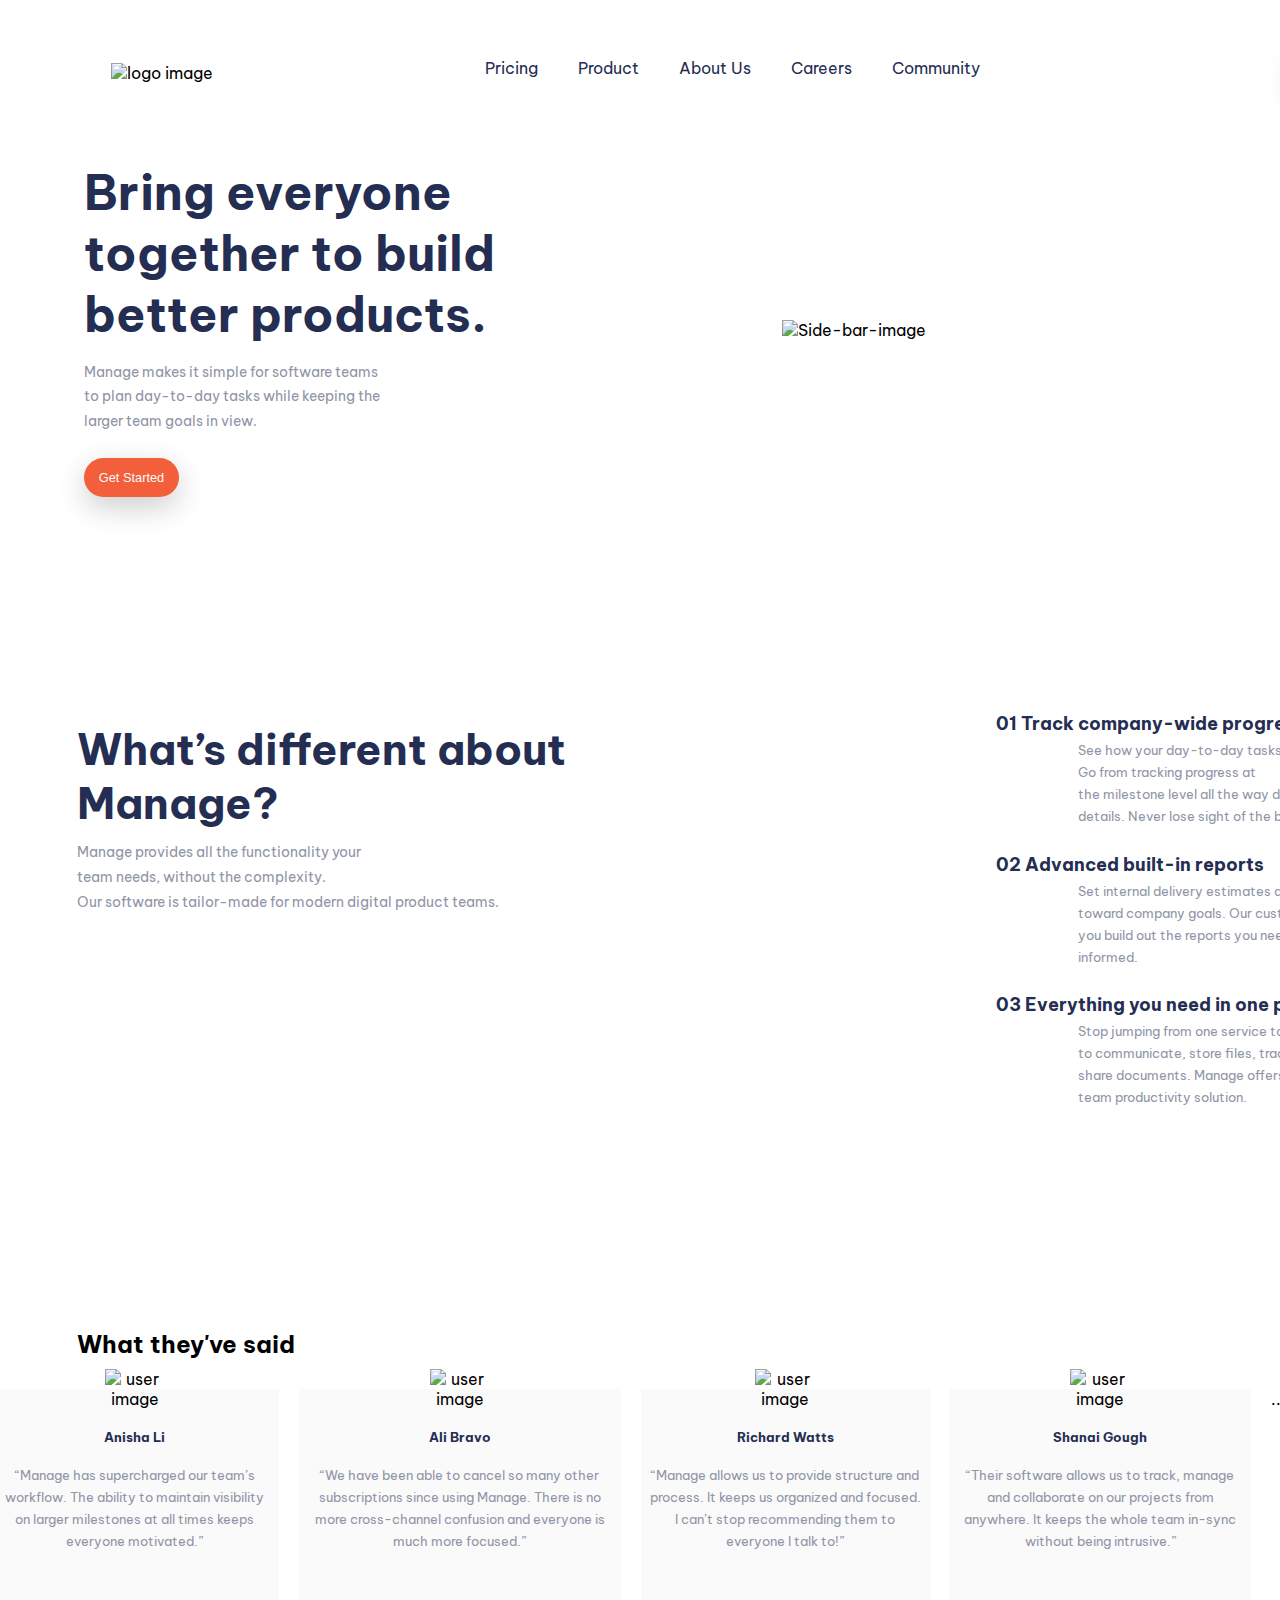
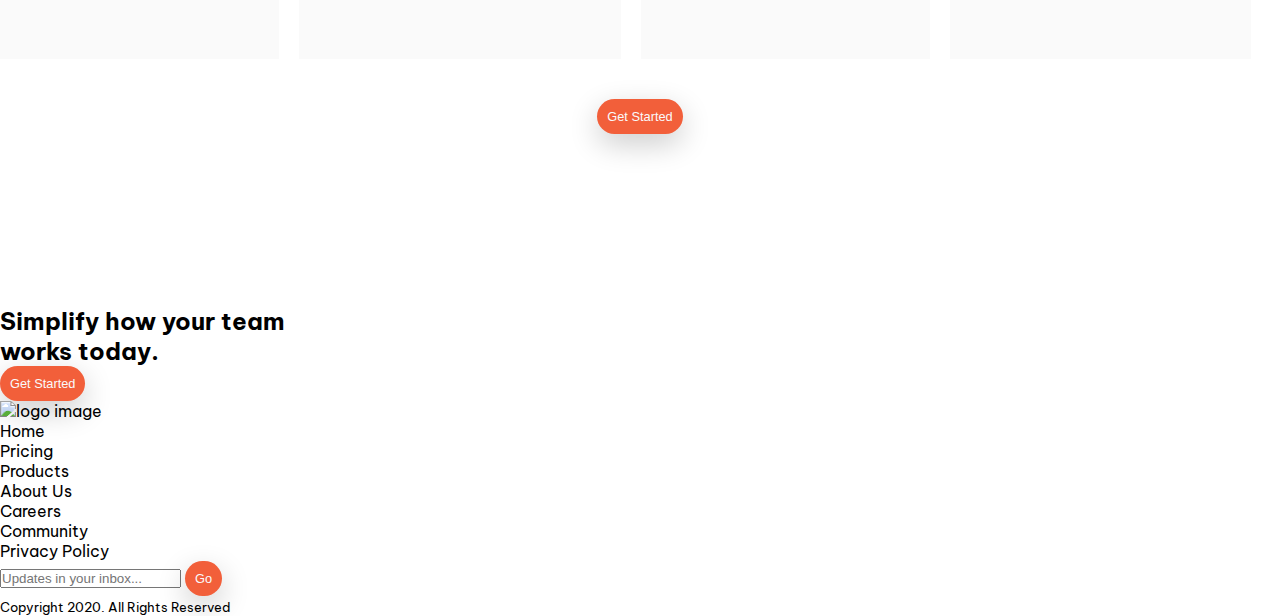
==== index.html @ acb53b24 "Update index.html" ====
<!DOCTYPE html>
<html lang="en">
<head>
    <meta charset="UTF-8">
    <meta name="viewport" content="width=device-width, initial-scale=1.0">
    <!-- displays site properly based on user's device -->
  <link rel="icon" type="image/png" sizes="32x32" href="./images/favicon-32x32.png">
  <title>landing page</title>
  <!-- FONT AWESOME -->
  <link rel="stylesheet" href="https://cdnjs.cloudflare.com/ajax/libs/font-awesome/6.1.2/css/all.min.css" integrity="sha512-1sCRPdkRXhBV2PBLUdRb4tMg1w2YPf37qatUFeS7zlBy7jJI8Lf4VHwWfZZfpXtYSLy85pkm9GaYVYMfw5BC1A==" crossorigin="anonymous" referrerpolicy="no-referrer" />
  <link rel="stylesheet" href="style.css">

</head>
<body>
   <!-- container -->
   <div class="container">   

    <!-- header no1-->
    <header class="header">
      <div class="header__logo flex">
        <figure>
          <img src="images/logo.svg" alt="logo image">
        </figure>
      </div>
      <nav>
        <ul class="navlist">
          <li><a href="#">Pricing</a></li>
          <li><a href="#">Product</a></li>
          <li><a href="#">About Us</a></li>
          <li><a href="#">Careers</a></li>
          <li><a href="#">Community</a></li>
        </ul>
      </nav>
      <button class="header__btn btn">
        Get Started
      </button>
      <div class="hamburger">
        <i class="fa-solid fa-bars"></i>
      </div>
    </header>
    <!--header -->
    
      <!-- main -->
       <main>
         
           <!-- Side-bar no2 -->
           <section class="Side-bar">
              <div class="Side-bar-info">
                <h2>Bring everyone <br>together to build better products.</h2>
                <p>
                  Manage makes it simple for software teams <br>to plan day-to-day 
                  tasks while keeping the <br> larger team goals in view.</p>
                  <button class="Side-bar__btn btn">Get Started</button>
              </div>
              <div class="Side-bar-image">
                <figure>
                  <img src="images/illustration-intro.svg" alt="Side-bar-image">
                </figure>
              </div>
            </section>
       
     <!-- about no3-->
        <section class="about">
          <div class="about__header">
            <h2> What’s different about <br> Manage?</h2>
            <p> Manage provides all the functionality your <br>team needs, without 
              the complexity. <br>Our software is tailor-made for modern digital 
              product teams. </p>
          </div>

          <div class="about__description">
            <article>
              <header>
                <h2><span class="about__counter">01</span>
                  Track company-wide progress
                </h2>
                <p>
                  See how your day-to-day tasks fit into the wider vision. <br> Go from 
                  tracking progress at <br>the milestone level all the way done to the 
                  smallest of <br>details. Never lose sight of the bigger picture again.
                </p>
              </header>
            </article>
<!-- no4 -->
            <article>
              <header>
                <h2><span class="about__counter">02</span>
                   Advanced built-in reports
                </h2>
                <p>          
                  Set internal delivery estimates and track progress <br> toward company 
                  goals. Our customisable dashboard helps <br>you build out the reports 
                  you need to keep key stakeholders <br> informed.
                </p>
              </header>
            </article>
<!-- no5 -->
            <article>
              <header>
                <h2><span class="about__counter">03</span>
                  Everything you need in one place
                </h2>
                <p>          
                  Stop jumping from one service to another <br>to communicate, store files, 
                  track tasks and <br>share documents. Manage offers an all-in-one <br> team 
                  productivity solution.
                </p>
              </header>
            </article>
            </div>
            </section>

        <!-- testimonials no6 -->
       
        <section class="testimonials">
          <div class="testimonials-card">
                  <!-- Slider main container -->
              
                  <div class="testimonials-gallery">
                    <h2 class="test-title"> What they've said</h2>
                    <!-- Additional required wrapper -->
                    <div class="testimonials-gallery-wrapper">
                       <!-- Slides -->
                     <div class="testimonials-gallery-slide"> 
                       <div class="testimonials__card-info">
                        <figure>
                          <img src="images/avatar-anisha.png" alt="user image">
                          <figcaption>
                            <h2>Anisha Li</h2>
                            <p>
                              “Manage has supercharged our team’s workflow. The ability to maintain 
                              visibility on larger milestones at all times keeps everyone motivated.”
                            </p>
                          </figcaption>
                        </figure>
                      </div>
                    </div>
<!-- no7 -->
                    <div class="testimonials-gallery-slide">
                      <div class="testimonials__card-info">
                        <figure>
                          <img src="images/avatar-ali.png" alt="user image">
                          <figcaption>
                            <h2>Ali Bravo</h2>
                            <p>
                              “We have been able to cancel so many other subscriptions since using 
                              Manage. There is no more cross-channel confusion and everyone is much 
                              more focused.”
                            </p>
                          </figcaption>
                        </figure>
                      </div>
                    </div>    
                    <!-- no8 -->
                    <div class="testimonials-gallery-slide">
                      <div class="testimonials__card-info">
                        <figure>
                          <img src="images/avatar-richard.png" alt="user image">
                          <figcaption>
                            <h2> Richard Watts</h2>
                            <p>
                              “Manage allows us to provide structure and process. It keeps us organized and focused. I can’t stop recommending them to everyone I talk to!”
                            </p>
                          </figcaption>
                        </figure>
                      </div>
                    </div>
                <!-- no9 -->  
                    <div class="testimonials-gallery-slide">
                      <div class="testimonials__card-info">
                        <figure>
                          <img src="images/avatar-shanai.png" alt="user image">
                          <figcaption>
                            <h2> Shanai Gough</h2>
                            <p>
                              “Their software allows us to track, manage and collaborate on our projects 
                              from anywhere. It keeps the whole team in-sync without being intrusive.”
                            </p>
                          </figcaption>
                        </figure>
                      </div>
                    </div>
                  
                    ...
                  </div>
                 
                </div>
              </div>
              <div class="testimonial__btn">
                <button class="btn">Get Started</button>
              </div>
        </section>
       <!--testimonials -->

           
       </main> 
       <!--main  -->
      
      <!-- Pre-Footer no10-->
      <aside>
        <section class="Pre-Footer">
          <h2>Simplify how your team <br>works today.</h2>
          <button class="Pre-Footer__btn btn">Get Started</button>
        </section>
      </aside>
        <!--Pre-Footer -->
    <!-- footer  -->
    <footer class="footer">
      <!-- footer one -->
      <div class="footer-one">
        <div class="footer_logo">
          <figure>
            <img src="images/logo.svg" alt="logo image">
          </figure>
        </div>
        <div class="footer__icons">
          <i class="fa-brands fa-square-facebook"></i>
          <i class="fa-brands fa-square-youtube"></i>
          <i class="fa-brands fa-twitter"></i>
          <i class="fa-brands fa-pinterest"></i>
          <i class="fa-brands fa-instagram"></i>
        </div>
      </div>
      <!-- footer one -->

      <!-- footer two no11 -->
      <div class="footer-wrap">
      <div class="footer-two">
          <ul>   
            <li><a href="#">Home</a></li>
            <li><a href="#">Pricing</a></li>
            <li><a href="#">Products</a></li>
            <li><a href="#">About Us</a></li> 
          </ul>
        </div>
      <!--  footer two -->

      <!-- footer three no12 -->         
               <div class="footer-three">
                    <ul>
                        <li><a href="#">Careers</a></li>
                        <li><a href="#">Community</a></li>
                        <li><a href="#">Privacy Policy</a></li>
                    </ul>
                </div>
            </div>
            <!--footer three -->

      <!-- footer four no13-->
      <div class="footer-four">
        <div class="footer__form">
          <form class="form">
            <label for="form-input"></label>
            <input type="text" placeholder="Updates in your inbox..." id="form-input">
            <button type="submit" class="footer__btn btn">Go</button>
          </form>
        </div>
        <div class="footer__copyright">
          <small>Copyright 2020. All Rights Reserved</small>
        </div>
      </div>
        <!--footer four -->
    </footer>
   </div>
   
  

</body>
</html>
---- style.css ----
/* font  */
@import url('https://fonts.googleapis.com/css2?family=Be+Vietnam+Pro:wght@400;500;700&display=swap');

/* reset */
*{
    box-sizing: border-box;
    margin: 0;
    padding: 0;
}

/* Font and Colour */
:root{
    --FF-VIETNAM : 'Be Vietnam Pro', sans-serif;
    --BRIGHT-RED:hsl(12, 88%, 59%);
    --DARK-BLUE:hsl(228, 39%, 23%);
    --DARK-GREYISH-BLUE:hsl(227, 12%, 61%);
    --VERY-DARK-BLUE:hsl(233, 12%, 13%);
    --VERY-PALE-RED:hsl(13, 100%, 96%);
    --VERY-LIGHT-GREY:hsl(0, 0%, 98%);
    --BOX-SHADOW: 0px 10px 30px rgba(0, 0, 0, 0.2);
}
a{
    text-decoration: none;
    color: unset;
}
li{
    list-style: none;
}
input{
    outline: none;
}
img{
    width: 100px;
}
body{
    max-width: 100%;
    margin: 0 auto;
    display: flex;
    justify-content: center;
    overflow-x: hidden;
}
.flex{
    display: flex;
    align-items: center;
    justify-content: center;
}
.container{
    width: 100%;
    font-family: var(--FF-VIETNAM);
    /* padding: 0px 40px; */
}
.none{
    display: none;
}
.btn{
    padding: 10px;
    background: var(--BRIGHT-RED);
    border: none;
    color: var(--VERY-LIGHT-GREY);
    border-radius: 20px;
    font-size: .8rem;
    box-shadow: var(--BOX-SHADOW);
    cursor: pointer;
    transition: all .3s ease;
}
.btn:hover{
    opacity: 0.8;
}



/* header */
.header{
    display: flex;
    align-items: center;
    justify-content: space-around;
    position: absolute;
    width: 100%;
    max-width: 1300px;
    top: 0;
    height: 15vh;
     /* background: white;  */
     background-size: 20px;
    

    z-index: 100;
}
.header .header__logo{
    width: 140px;
    height: 100px;
    
}
.header .header__logo img{
    max-width: 100%;
    object-fit: cover;
    width: 150px;
    position: relative;
    top: 5px;
   
}
.header .navlist{
    display: flex;
    justify-content: space-evenly;
    align-items: center;
    gap: 40px;
    font-size: .9.7rem;
    position: relative;
    left: 70px;
}
.header ul li{
    transition: all .3s ease;
    color: var(--DARK-BLUE);
}
.header ul li:hover{
    opacity: .5;
}
.header .header__btn{
    padding: 10px;
    background: var(--BRIGHT-RED);
    border: none;
    color: var(--VERY-LIGHT-GREY);
    border-radius: 20px;
    font-size: .8rem;
    box-shadow: var(--BOX-SHADOW);
    position: relative;
    left: 200px;
    padding: 12px 15px;
    margin-top: 10px;
}
.hamburger{
    display: none;
}
.hamburger > i{
    font-size: 1.2rem;
    font-weight: 900;
    cursor: pointer;
    z-index: 1000;
}



/* media queries */
@media screen and (max-width: 800px){
    .header__btn{
        display: none;
    }
    .header .navlist{
        flex-direction: column;
        position: absolute;
        background: var(--VERY-LIGHT-GREY);
        width: 330px;
        padding: 20px 0px;
        top: 180px;
        left: 200px;
        height: 40vh;
        left: -1000px;
        opacity: 0;
        transition: all .3s ease;
        z-index: 2000;
    }
    .header .navlist.active{
        opacity: 1;
        left: 200px;
    }
 .hamburger{
        display: flex;
    }
}
@media screen and (max-width: 540px){
    .header .navlist.active{
         left: 50%;
          top: 260%;
          transform: translate(-50%, -50%);
    } 
}


/* /header media queries / */
/* main */

/* Side-bar */
main{
    background: url(images/bg-tablet-pattern.svg) top right / 700px 750px no-repeat, 
    url(images/bg-tablet-pattern\ 2.svg) top left / 620px 700px  no-repeat ;
    padding : 18vh 6vw;
    background-position: 119% -20%, -40% 85% ;  

}
main .Side-bar{
    display: grid;
    grid-template-columns: 1fr 1fr;
    place-items: center;
    gap: 20px;
    
}
main .Side-bar-info {
    padding: 0px 7px;
    color: var(--DARK-BLUE);
}
main .Side-bar-info h2{
    font-size: 8em;
    
    

}

main .Side-bar-info p{
    font-size: .9rem;
    margin: 15px 0px;
    color: var(--DARK-GREYISH-BLUE);
    line-height: 1.7;
   
}


main .Side-bar-info .Side-bar__btn{
    padding: 12px 15px;
    margin-top: 10px;
}
main .Side-bar-image{
    width: 450px;
    position: relative;
    left: 80px;
}
main .Side-bar-image img{
    width: 100%;
    object-fit: cover;
    
}

/* media queries */
@media screen and (max-width: 820px){
    main .Side-bar{
        grid-template-columns: 1fr;
    }
    main .Side-bar-info {
        order: 2;
        text-align: center;
    }
    main .Side-bar-image{
        order: 1;
        width: 100%;
        position: relative;
        left: -10px;

    }
    main .Side-bar-info h2{
        font-size: 2.4rem;
    }
    main .Side-bar-info p{
        font-size: 1rem ;
    }
}
    
@media screen and (max-width: 500px){
    main .Side-bar-info h2{
        font-size: 1.3rem;
        padding: 0;
    }

    main{
        background: url(images/bg-tablet-pattern.svg) top right / 500px  no-repeat,
        url(images/bg-tablet-pattern\ 2.svg) top right/ 400px  no-repeat ;
        padding : 18vh 6vw;
            background-position: -300% -2%, 350% 22% ;
    }
    
    main .Side-bar-image{
        order: 1;
        width: 90%;
        position: relative;
        left: -10px;
    }

    
}
main .Side-bar-info h2{
    font-size: 3rem;
}

@media screen and (max-width: 375px){
    main .Side-bar-image{
        order: 1;
        width: 90%;
        position: relative;
        left: 35px;
    }    

    main{
        background: url(images/bg-tablet-pattern.svg) top right / 400px 430px no-repeat ,  
        url(images/bg-tablet-pattern\ 2.svg) top right/ 400px   no-repeat ;
        padding : 18vh 6vw;
            background-position: -180% -2% , -400% 23% ;
    }

}


/* Side-Bar media queries */


/* about */



main .about{
    display: flex;
    flex-direction: row;
    grid-template-columns: repeat(2, 1fr);
    margin-top: 25vh;

    
}
main .about .about__header h2{
    font-size: 2.7rem;
    color: var(--DARK-BLUE);
}

main .about .about__header p{
    margin: 10px 0px;
    font-size: .905rem;
    line-height: 1.7;
    color: var(--DARK-GREYISH-BLUE);
}

main .about .about__description h2{
    font-size: 1.1rem;
    margin: 10px 0px;
    color: var(--DARK-BLUE);
}
main .about .about_description .about_counter{
    background: var(--BRIGHT-RED);
    color: var(--VERY-LIGHT-GREY);
    padding: 6px 20px;
    font-size: .8rem;
    border-radius: 20px;
    margin-right: 20px;
}

main .about .about__description p{
    font-size: .805rem;
    margin: 20px 0px 5px 70px;
    line-height: 1.7;
    color: var(--DARK-GREYISH-BLUE);
    position: relative;
    left: 12px;
    bottom: 15px;

}

main .about .about__description{
    position: relative;
    left: 430px;
    bottom: 20px;
}

/* media queries  */
@media screen and (max-width: 500px){
    main .about{
        display: flex;
        flex-direction: column;
    }

    main .about .about__header h2{
        font-size: 2.3rem;
        text-align: center;
        
       
        
    }

    main .about .about__header p{
        text-align: center;
    }

    main .about .about__description{
        position: relative;
        left: -10px;
    }

    main .about .about__description h2{
        background-color: var(--VERY-PALE-RED);
        background-size: auto;
    }


    @media screen and (max-width: 375px){
        main .about .about__description h2{
            font-size: .8rem;

        }


    }

    
   main .about .about__description{
    position: relative;

    top: 10px;
}

  main .about .about__header h2{
    font-size: 2.3rem;
    
    
}

}
 


/* about-media queries */

/* testimonials */
main .testimonials{
    margin: 20vh 0px 0px;
    max-width: 100%;
    
    
}
main .testimonials .testimonials-cards{
    display: flex;
    justify-content: space-evenly;
    gap: 20px;
    width: 100%;
}  
   



    main .testimonials .testimonials-cards .testimonials-gallery .Test-title{
    color: var(--DARK-BLUE);
    position: relative;
    bottom: 50px;
    text-align: center;
    

}

main .testimonials .testimonials__card-info{
    background: var(--VERY-LIGHT-GREY);
    padding: 10px 6px;
    text-align: center;
    position: relative;
    cursor: pointer;
    height: 30vh;

}



main .testimonials .testimonials__card-info img{
    width: 60px;
    position: absolute;
    top: 0;
    transform: translate(-50%, -50%);
}
main .testimonials .testimonials__card-info h2{
    font-size: .8rem;
    margin: 30px 0px 0px;
    color: var(--DARK-BLUE);
}

main .testimonials .testimonials__card-info p{
    font-size: .805rem;
    line-height: 1.7;
    margin-top: 20px;
    color: var(--DARK-GREYISH-BLUE);
}
main .testimonial__btn {
    display: flex;
    justify-content: center;
   
}
    main .testimonial__btn .btn{
    margin: 10px 0px;
}

.testimonials-gallery-wrapper{
    padding: 30px 0px;
    display: flex;
    gap: 20px;
    width: 115%;
    position: relative;
    right: 86px;


    
}
/* media queries */
 
  

    
    @media screen and (max-width: 500px) {
    main .testimonials .testimonials__card-info{
        height: 30vh;
    }

    .testimonials-gallery-wrapper{
        
       width: 100%;
        flex-direction: column;
        position: relative;
        right: 0px;
        

    }


@media screen and (max-width: 375px) {
    main .testimonials .testimonials__card-info{
        height: 33vh;

   
    }


}
    
/*  testimonials- media queries */
/* main */

/* Pre-Footer */
.Pre-Footer{
    height: 25vh;
    display: flex;
    justify-content: space-around;
    padding: 6vh 0px;
    align-items: center;
    background-image: url(images/bg-tablet-pattern.svg);
    background-position: center;
    background-repeat: no-repeat;
    background-color: var(--BRIGHT-RED);
    background-blend-mode:color-burn;
    /* width: 100rem;  
    position: relative;
    right: 120px ; */
    
}
.Pre-Footer h2{
    color: var(--VERY-LIGHT-GREY);
    font-size: 2rem;
    position: relative;
    right: 150px;
}
.Pre-Footer .Pre-Footer__btn{
    background: var(--VERY-LIGHT-GREY);
    color: var(--BRIGHT-RED);
    font-size: 1rem;
    font-weight: 600;
    padding: 10px;
}
 /* media queries */
 @media screen and (max-width: 500px) {
    .Pre-Footer{
        flex-direction: column;
        width: 100%;
        align-items: center;
        height: 280px;
    }
    .Pre-Footer h2{
        font-size: 2rem;
        padding: 5px 5px;
        text-align: center;
        position: relative;
        left: 10px;
        word-break: break-all;
        
    } 
}
@media screen and (max-width: 375px) {
    .Pre-Footer h2{
        font-size: 1.6em;
        text-align: center;
}
}

 /* Pre-Footer-media queries x*/


/* footer */
.footer{
    display: flex;
    justify-content: space-between;
    padding: 10vh 18vh;
    background: var(--VERY-DARK-BLUE);
    color: var(--VERY-LIGHT-GREY);
    position: relative;
    width: 100%;
     
}
.footer .footer-one{
    display: flex;
    flex-direction:column;
    gap: 30px;
}
.footer .footer-one .footer_logo{
    filter: brightness(10);
}

.footer .footer-one .footer__icons > i{
    margin: 0px 7px 0px 0px;
    font-size: 1.3rem;
    transition: all .3s ease;
    cursor: pointer;
    position: relative;
    top: 80px;
}
.footer .footer-one .footer__icons > i:hover{
    color: var(--BRIGHT-RED);
}
.footer .footer-two ul li,
.footer .footer-three ul li{
    margin: 15px 0px;
    transition:  all .3s ease;
    cursor: pointer;
}

.footer .footer-two ul li:hover,
.footer .footer-three ul li:hover{
    color: var(--BRIGHT-RED);
}
.footer .footer-four {
    display: flex;
    flex-direction: column;
    justify-content: space-evenly;
}
.footer .footer-four .footer__form input{
    padding: 10px 10px;
    outline: none;
    border-radius: 30px;
    border: none;
    position: relative;
    bottom: 50px;
}

footer .footer-four .footer__form input::placeholder{
    color: var(--DARK-GREYISH-BLUE);
}
footer .footer-four .footer_form .footer_btn{
    padding: 7px 15px;    
    border-radius: 20px;
    font-size: .9rem;
    margin-left: 4px;
    position: relative;
    bottom: 50px;
}
.footer .footer-four small{
    color: var(--DARK-GREYISH-BLUE);
}

.footer-wrap{
    display: flex;
    gap: 250px;
    position: relative;
    bottom: 22px;
    line-height: 30px;
}


      
 /* media queries footer */

      
      
 @media screen and (max-width: 500px) {
    .footer {

        flex-direction: column-reverse;
        justify-content: center;
        align-items: center;

    }

    .footer__copyright {
        position: absolute;
        bottom: 0;
    }


    .footer-wrap {
        gap: 65px;
        font-size: .8rem;
        justify-content: center;
        word-spacing: -1px;

    }


    .footer__icons {
        position: relative;
        bottom: 130px;
    }

    .footer__icons i {
        padding: 0 6px;
    }

    .footer_logo {
        position: relative;
        top: 70px;
        left: 50px;

    }

    .footer .footer-four .footer__form input {

        width: 350px;
        margin-right: 40px;
    }

    .footer .footer-four .footer_form .footer_btn {
        padding: 10px 15px;
        font-size: .9rem;
        position: absolute;
        bottom: 393px;
        right: 35px;
    }

    .footer__copyright {
        font-size: smaller;
        margin-left: 100px;

    }

}

@media screen and (max-width: 375px) {
        .footer .footer-four .footer__form input{

                width: 230px;
               margin-right: 50px;
               
        }

        .footer .footer-four .footer_form .footer_btn{
            bottom: 387px;
            right: 35px;
        }

        .footer-wrap{
            display: flex;
            font-size: .6rem;
            gap: 110px;
            word-spacing: -1px;
            min-width: 150%;


    
        }

        
        .footer .footer-one .footer__icons  {
            /* padding:  5% 5%; */
            min-width: 170%; 
            
        }

        .footer .footer-one .footer__icons > i{
            position: relative;
            right: 40px;
        }

        .footer_logo{
            position: relative;
            top: 70px;
            left: 8px;

    }
        .footer__copyright{
            font-size: smaller;
            margin-left: 40px;
    
    }

}

 /* footer media queries */
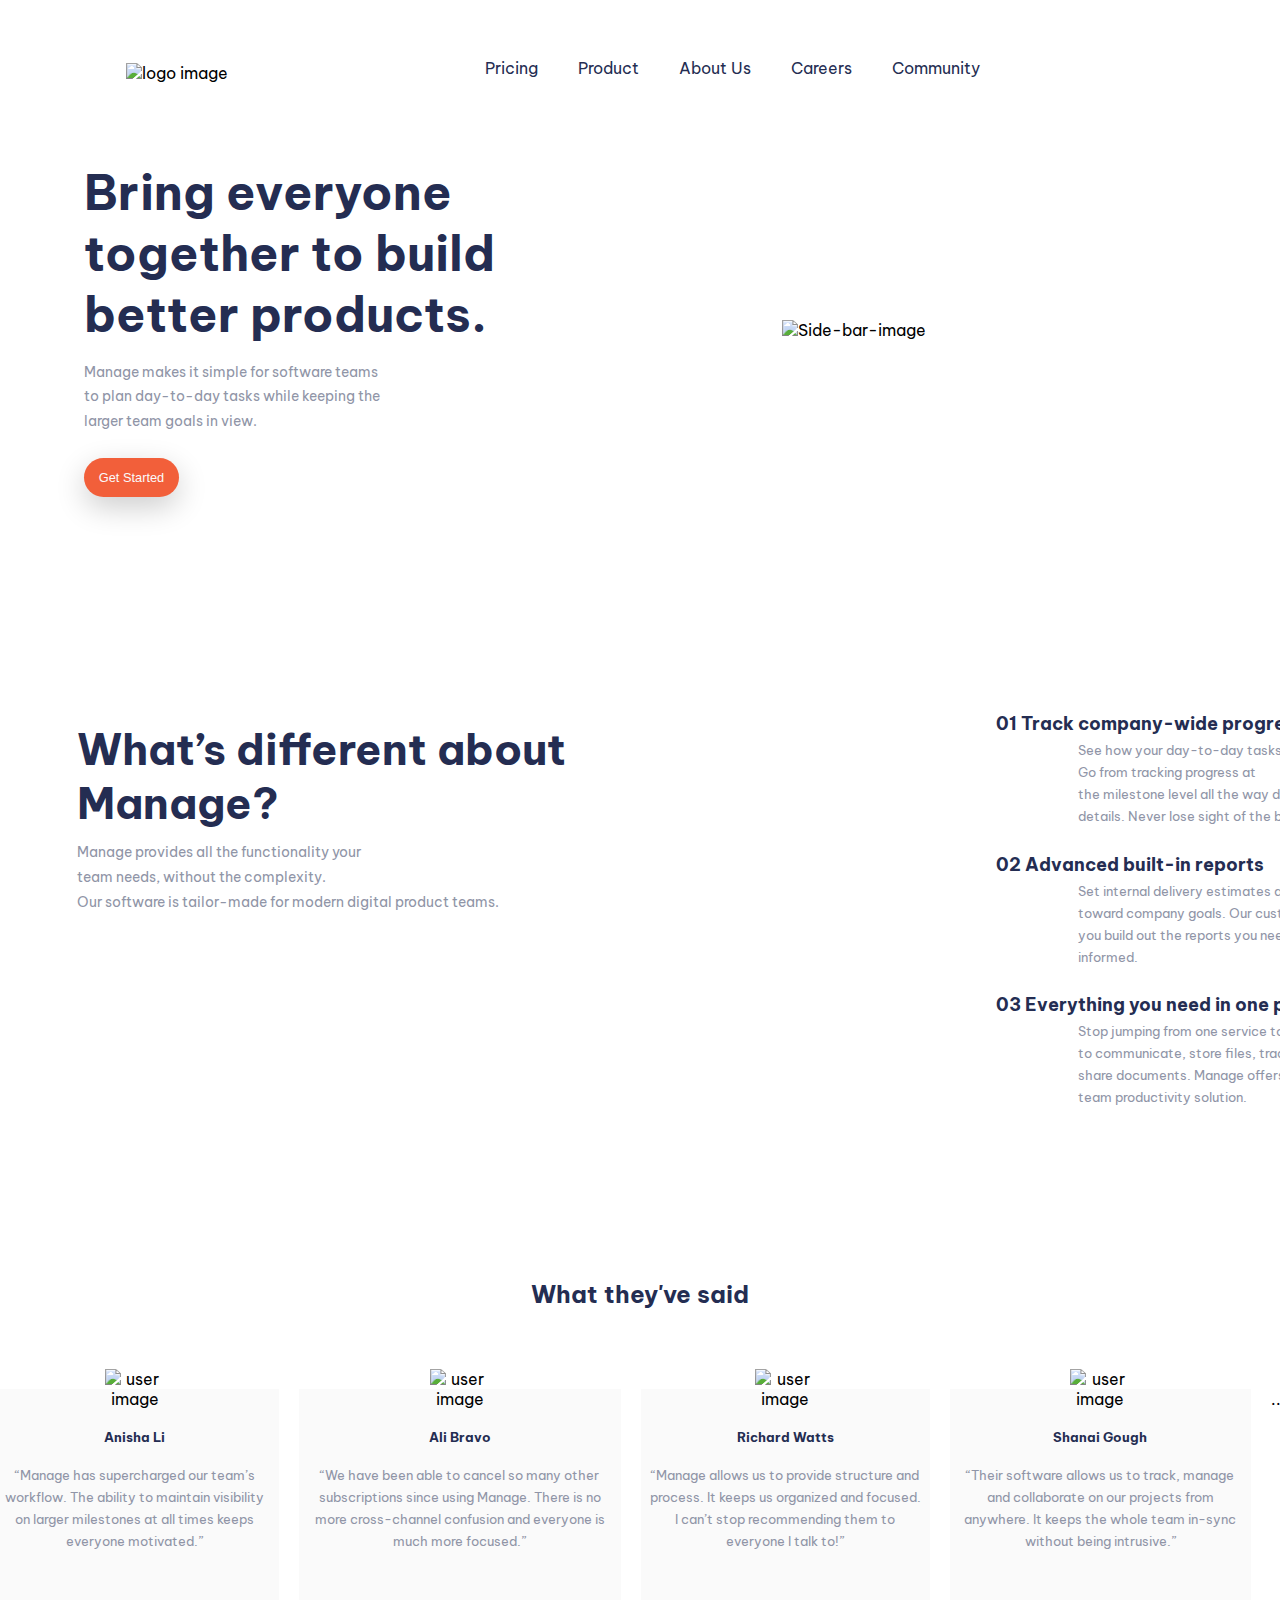
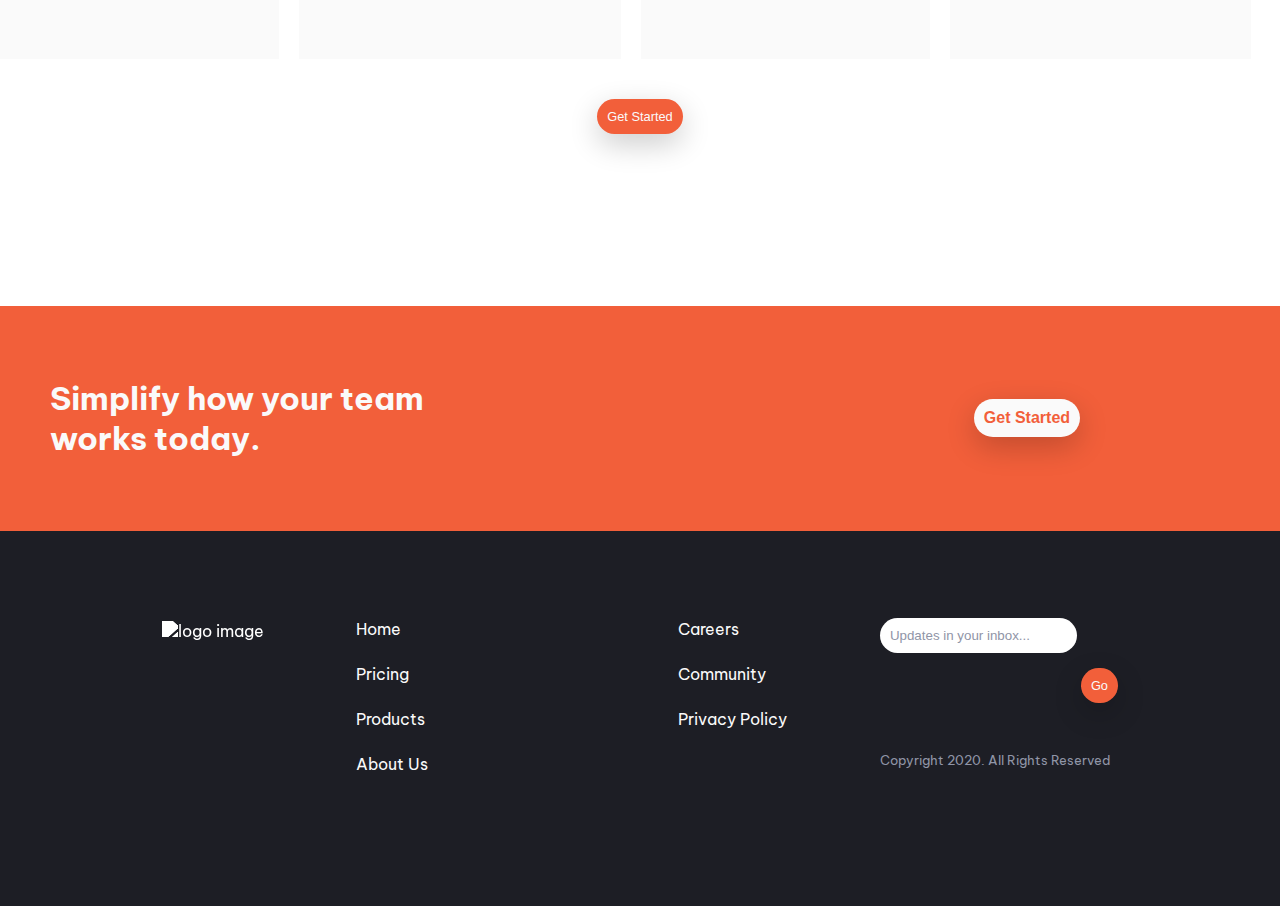
==== commit 714c48a7: "Update index.html" ====
--- a/index.html
+++ b/index.html
@@ -113,11 +113,11 @@
         <!-- testimonials no6 -->
        
         <section class="testimonials">
-          <div class="testimonials-card">
+          <div class="testimonials-cards">
                   <!-- Slider main container -->
               
                   <div class="testimonials-gallery">
-                    <h2 class="test-title"> What they've said</h2>
+                    <h2 class="Test-title"> What they've said</h2>
                     <!-- Additional required wrapper -->
                     <div class="testimonials-gallery-wrapper">
                        <!-- Slides -->
--- a/style.css
+++ b/style.css
@@ -83,7 +83,7 @@
      background-size: 20px;
     
 
-    z-index: 100;
+  
 }
 .header .header__logo{
     width: 140px;
@@ -96,6 +96,7 @@
     width: 150px;
     position: relative;
     top: 5px;
+    left: 15px;
    
 }
 .header .navlist{
@@ -123,7 +124,7 @@
     font-size: .8rem;
     box-shadow: var(--BOX-SHADOW);
     position: relative;
-    left: 200px;
+    left: 222px;
     padding: 12px 15px;
     margin-top: 10px;
 }
@@ -507,7 +508,7 @@
         
 
     }
-
+    }
 
 @media screen and (max-width: 375px) {
     main .testimonials .testimonials__card-info{
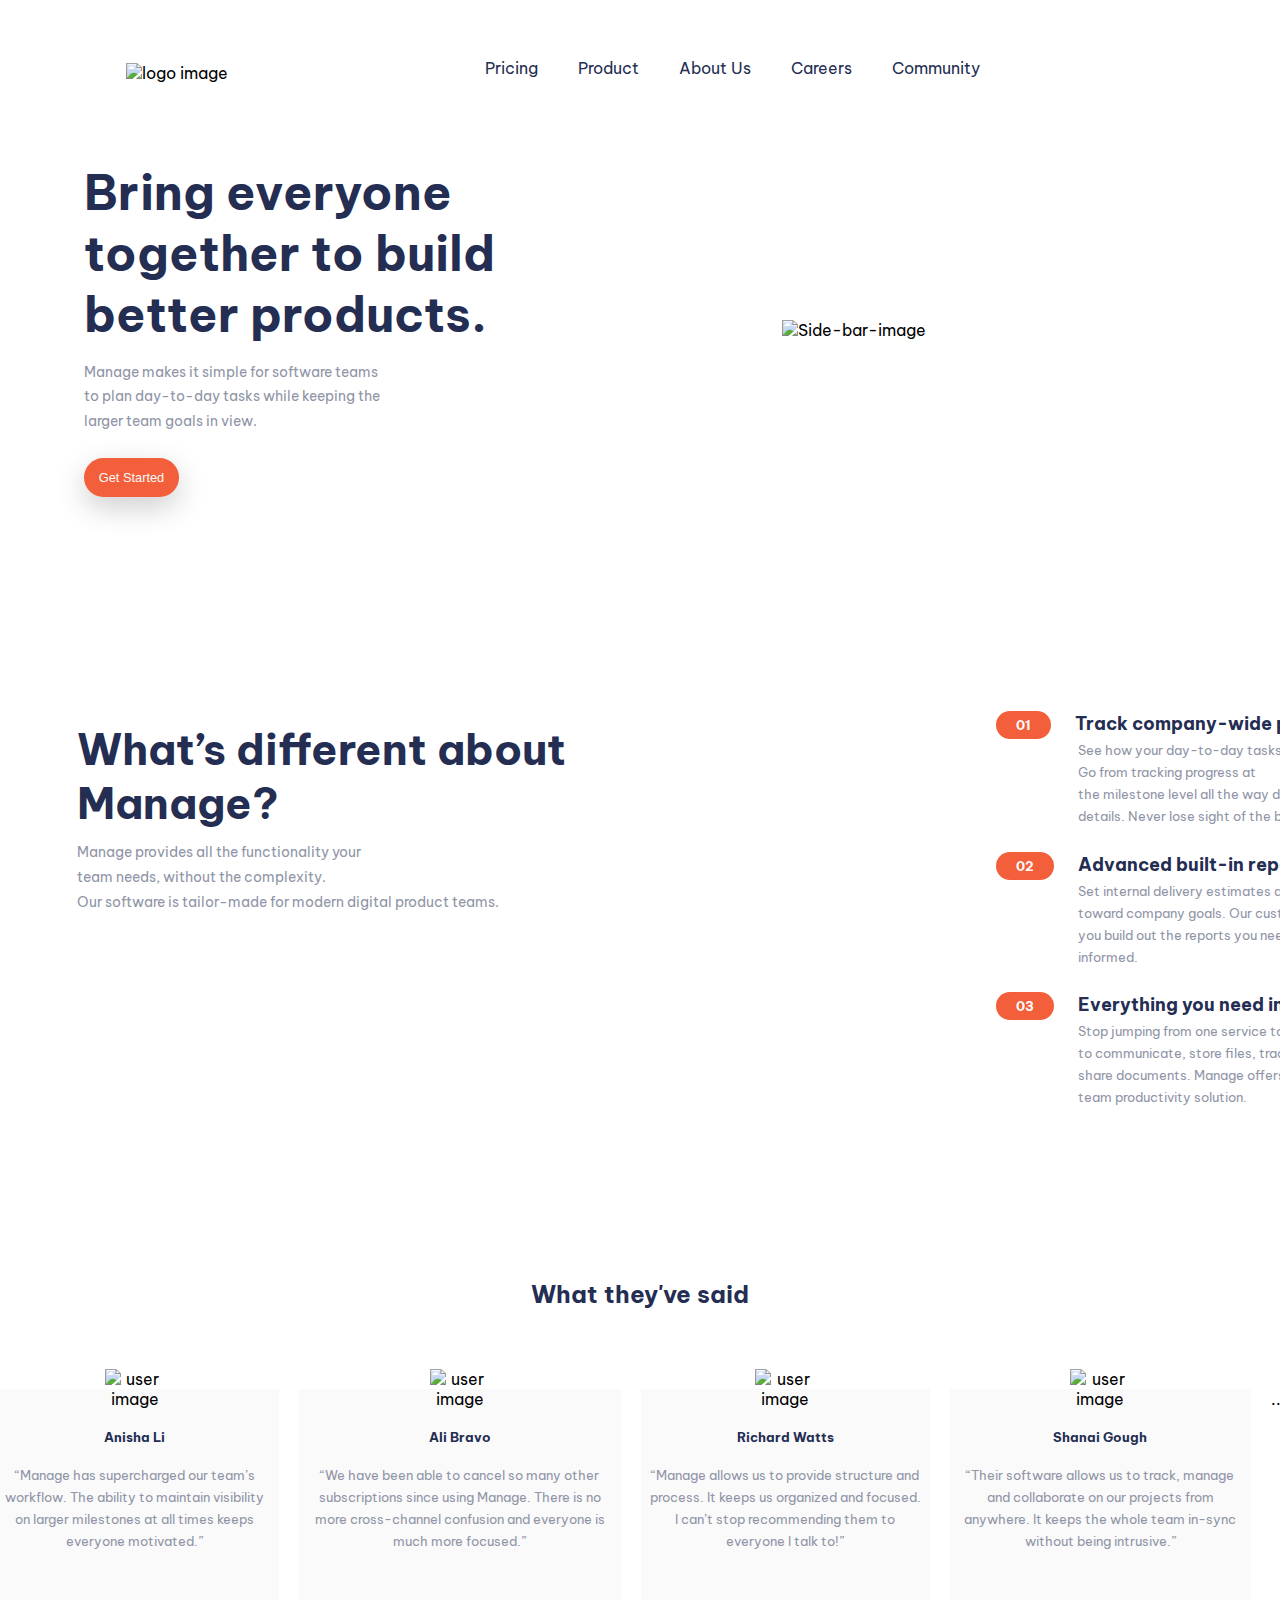
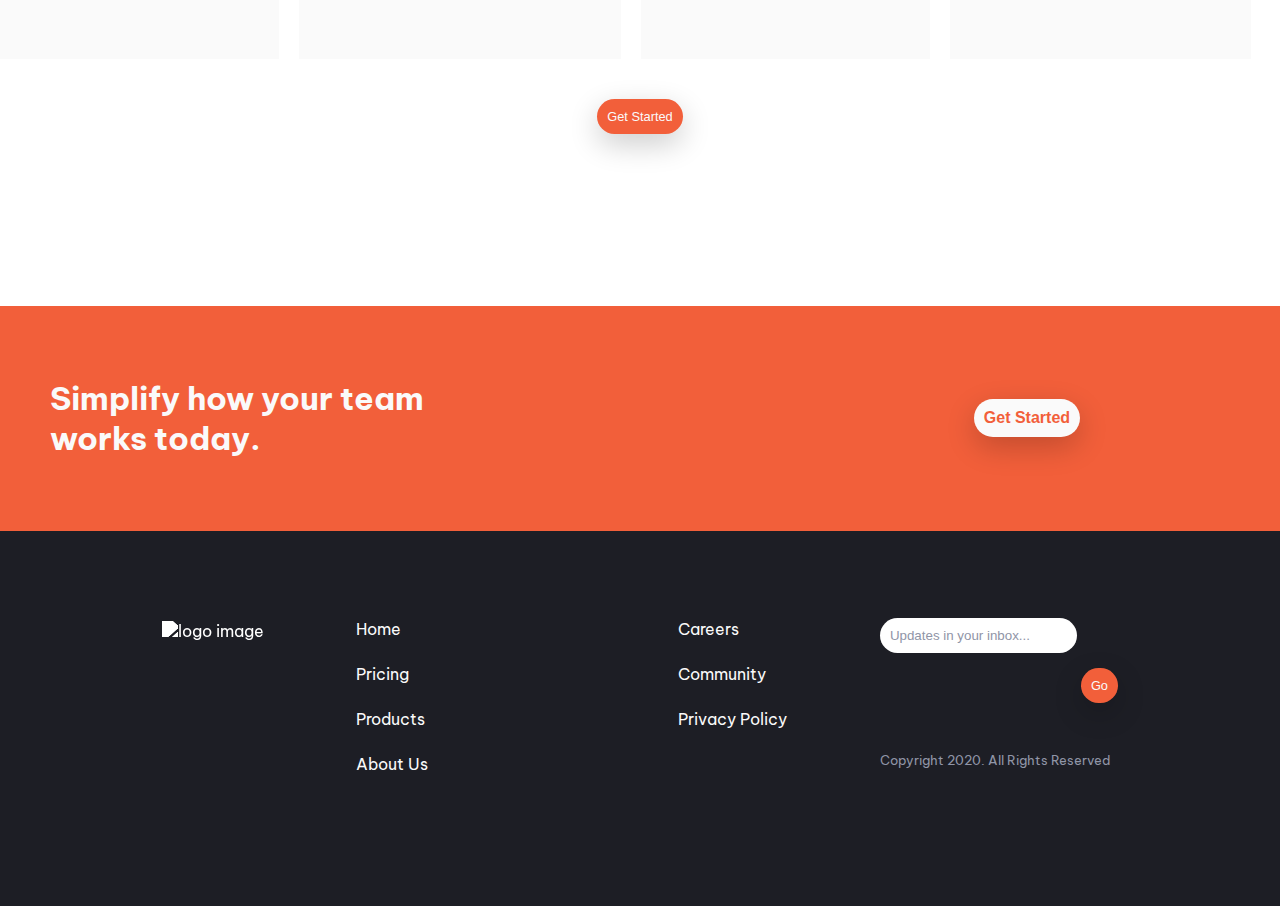
==== commit ca4e7237: "Update index.html" ====
--- a/index.html
+++ b/index.html
@@ -71,7 +71,7 @@
           <div class="about__description">
             <article>
               <header>
-                <h2><span class="about__counter">01</span>
+                <h2><span class="about_counter">01</span>
                   Track company-wide progress
                 </h2>
                 <p>
@@ -84,7 +84,7 @@
 <!-- no4 -->
             <article>
               <header>
-                <h2><span class="about__counter">02</span>
+                <h2><span class="about_counter">02</span>
                    Advanced built-in reports
                 </h2>
                 <p>          
@@ -97,7 +97,7 @@
 <!-- no5 -->
             <article>
               <header>
-                <h2><span class="about__counter">03</span>
+                <h2><span class="about_counter">03</span>
                   Everything you need in one place
                 </h2>
                 <p>          
@@ -252,7 +252,7 @@
           <form class="form">
             <label for="form-input"></label>
             <input type="text" placeholder="Updates in your inbox..." id="form-input">
-            <button type="submit" class="footer__btn btn">Go</button>
+            <button type="submit" class="footer_btn btn">Go</button>
           </form>
         </div>
         <div class="footer__copyright">
--- a/style.css
+++ b/style.css
@@ -329,7 +329,7 @@
     margin: 10px 0px;
     color: var(--DARK-BLUE);
 }
-main .about .about_description .about_counter{
+.about_counter{
     background: var(--BRIGHT-RED);
     color: var(--VERY-LIGHT-GREY);
     padding: 6px 20px;
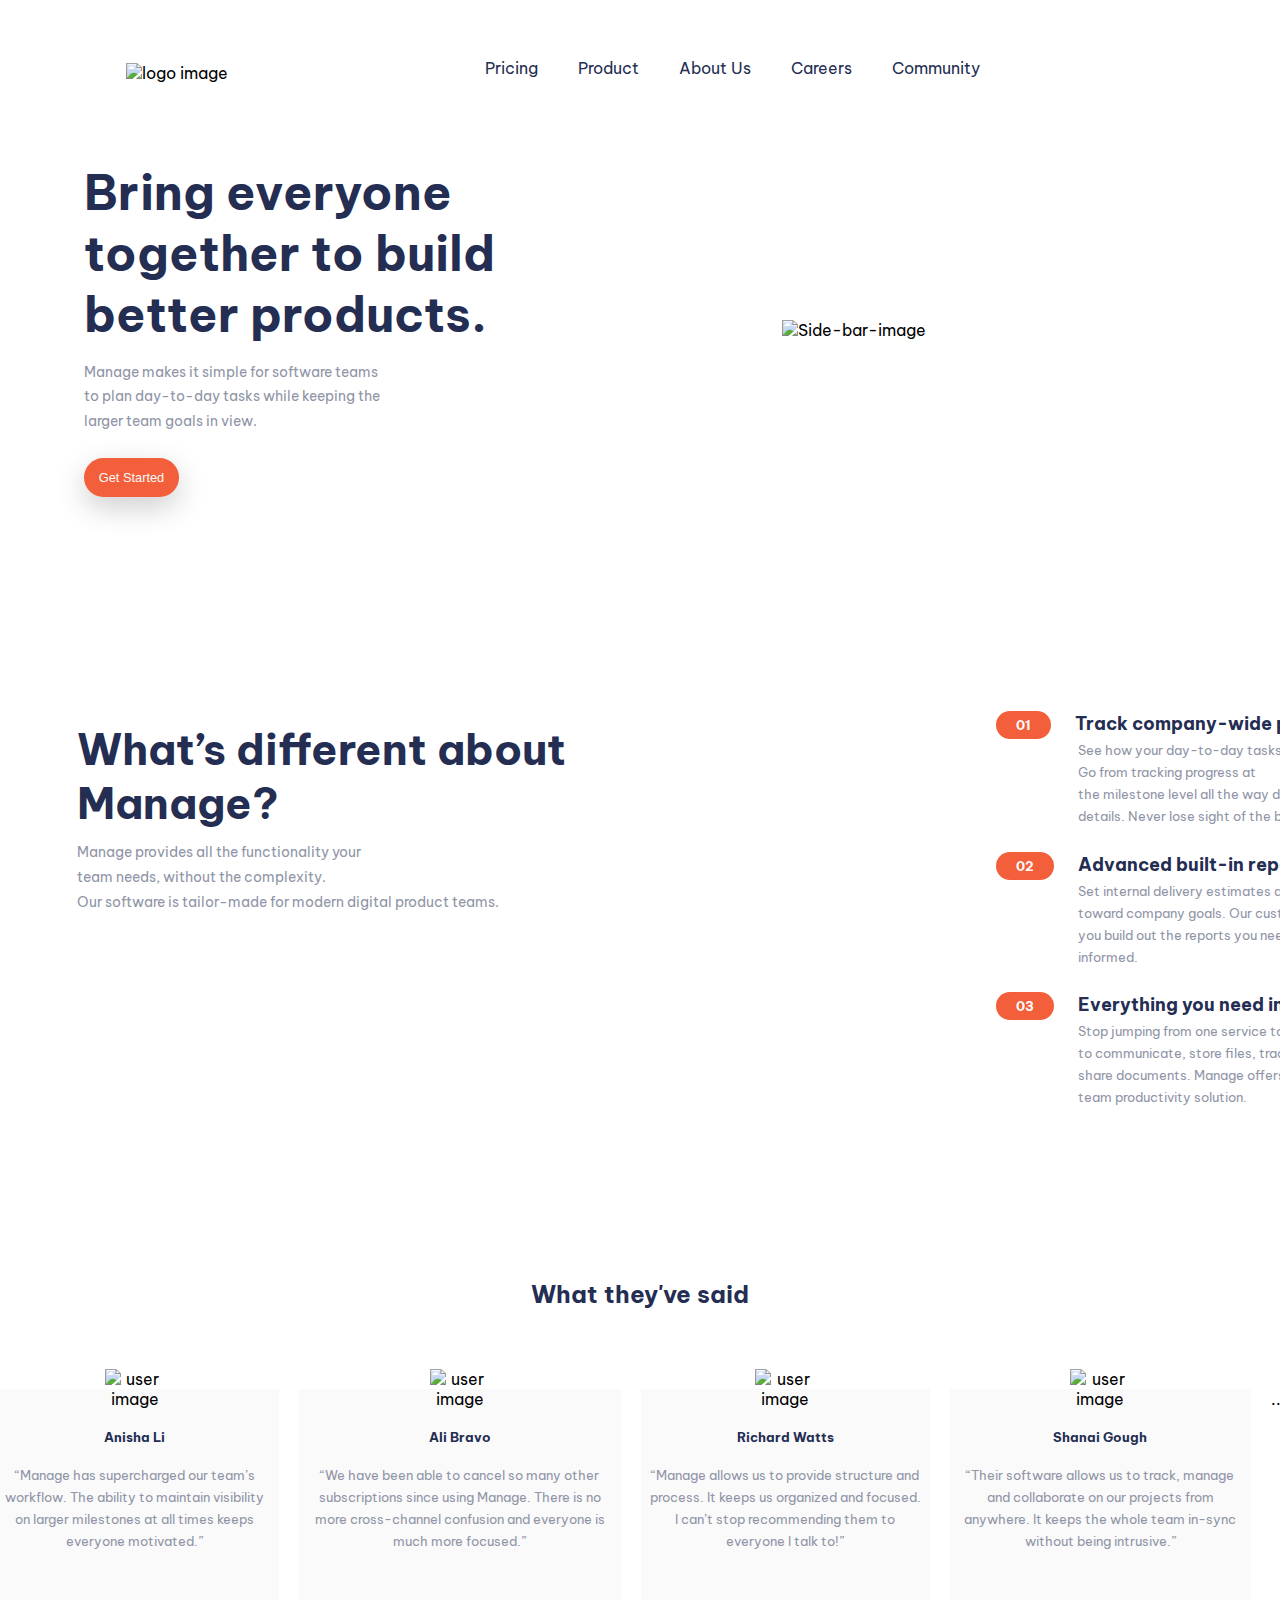
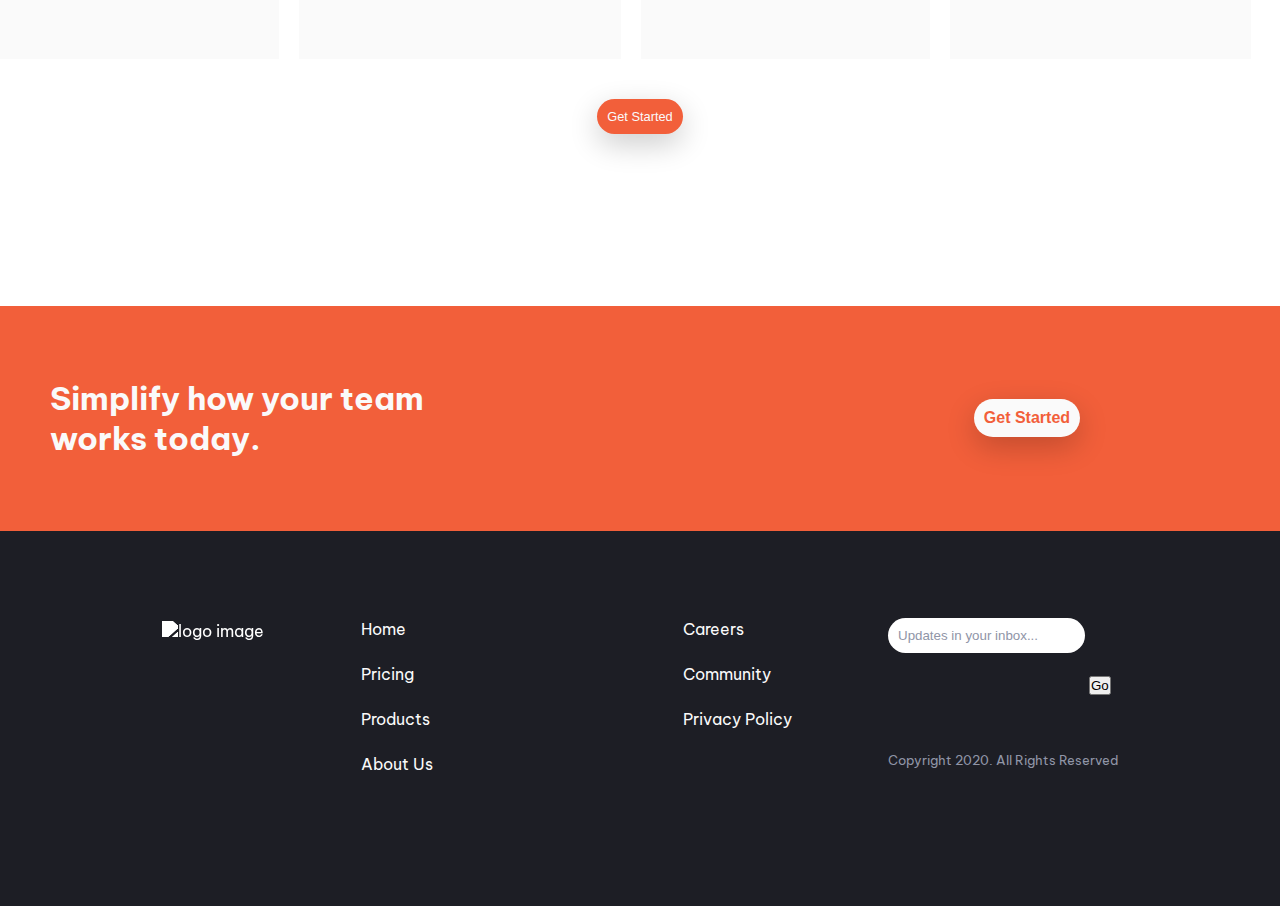
==== commit 5eb0e4ca: "Update index.html" ====
--- a/index.html
+++ b/index.html
@@ -252,7 +252,7 @@
           <form class="form">
             <label for="form-input"></label>
             <input type="text" placeholder="Updates in your inbox..." id="form-input">
-            <button type="submit" class="footer_btn btn">Go</button>
+            <button type="submit" class="footer_btn">Go</button>
           </form>
         </div>
         <div class="footer__copyright">
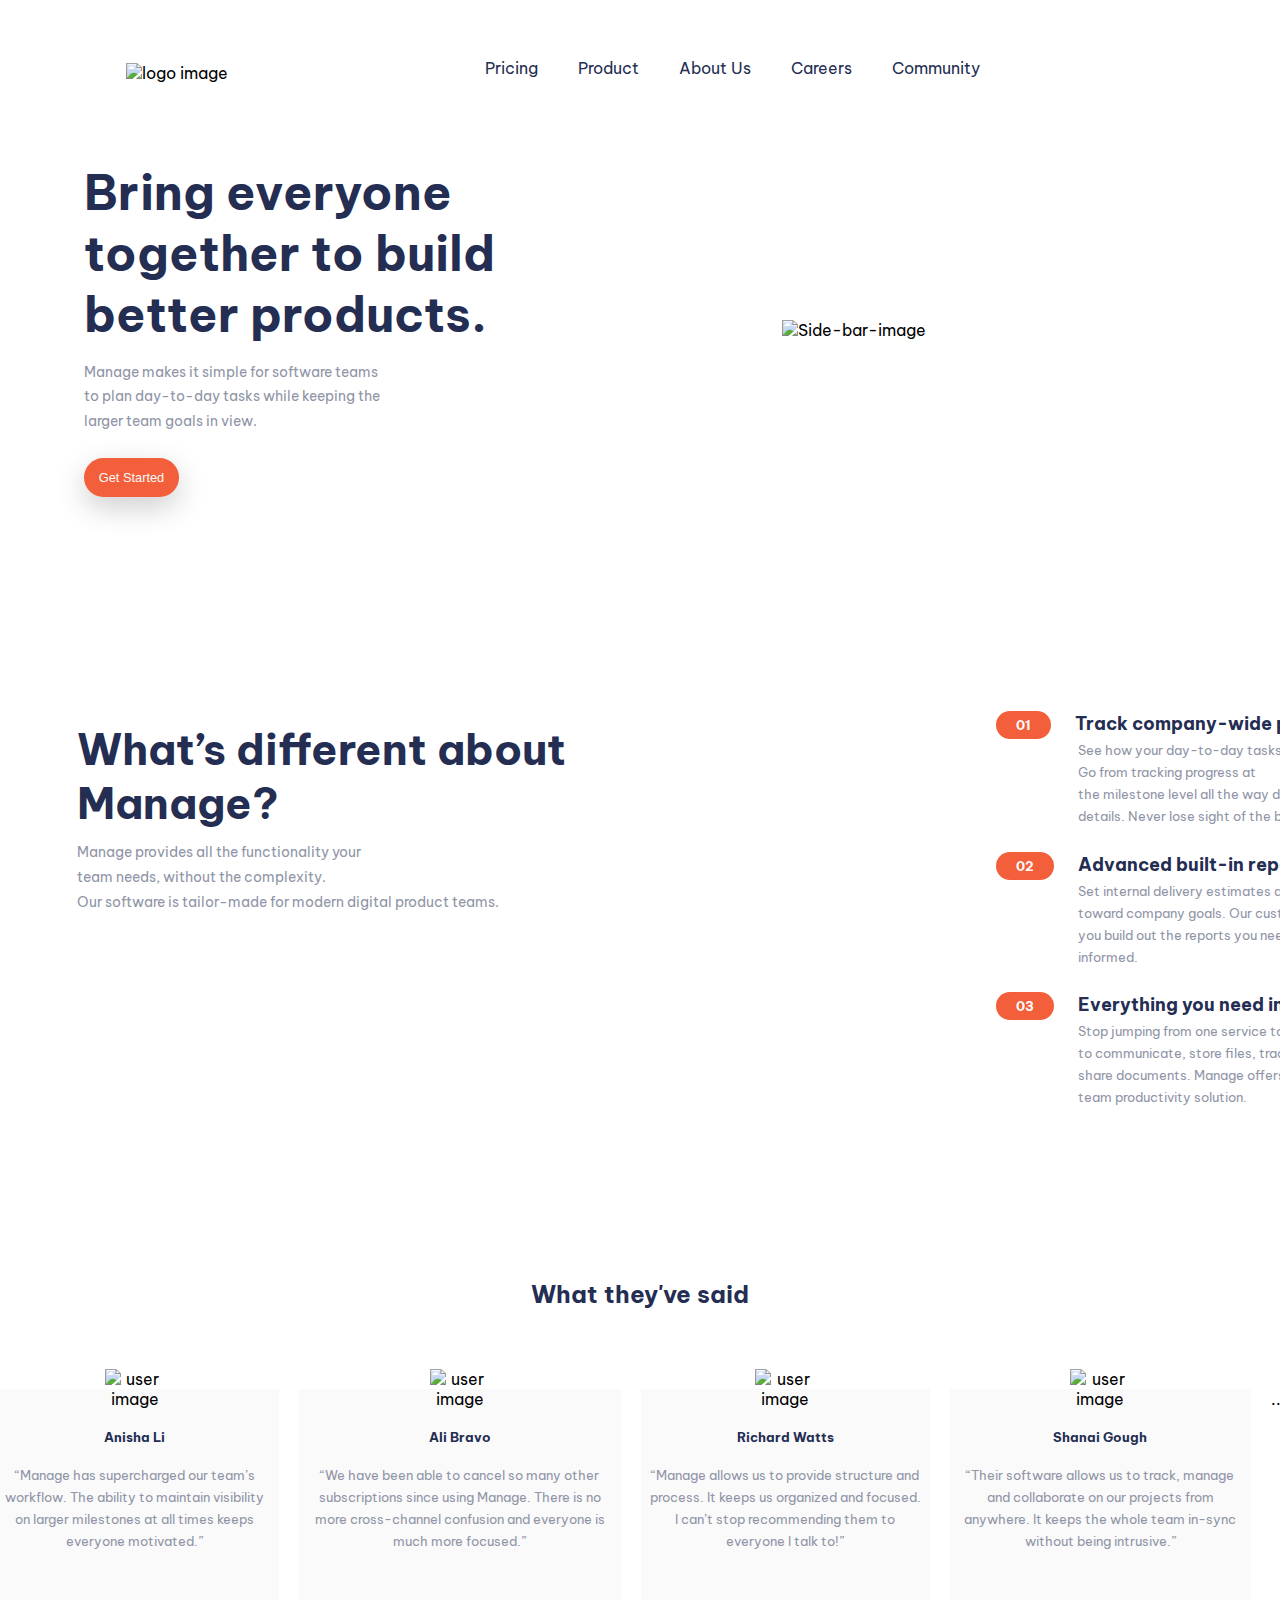
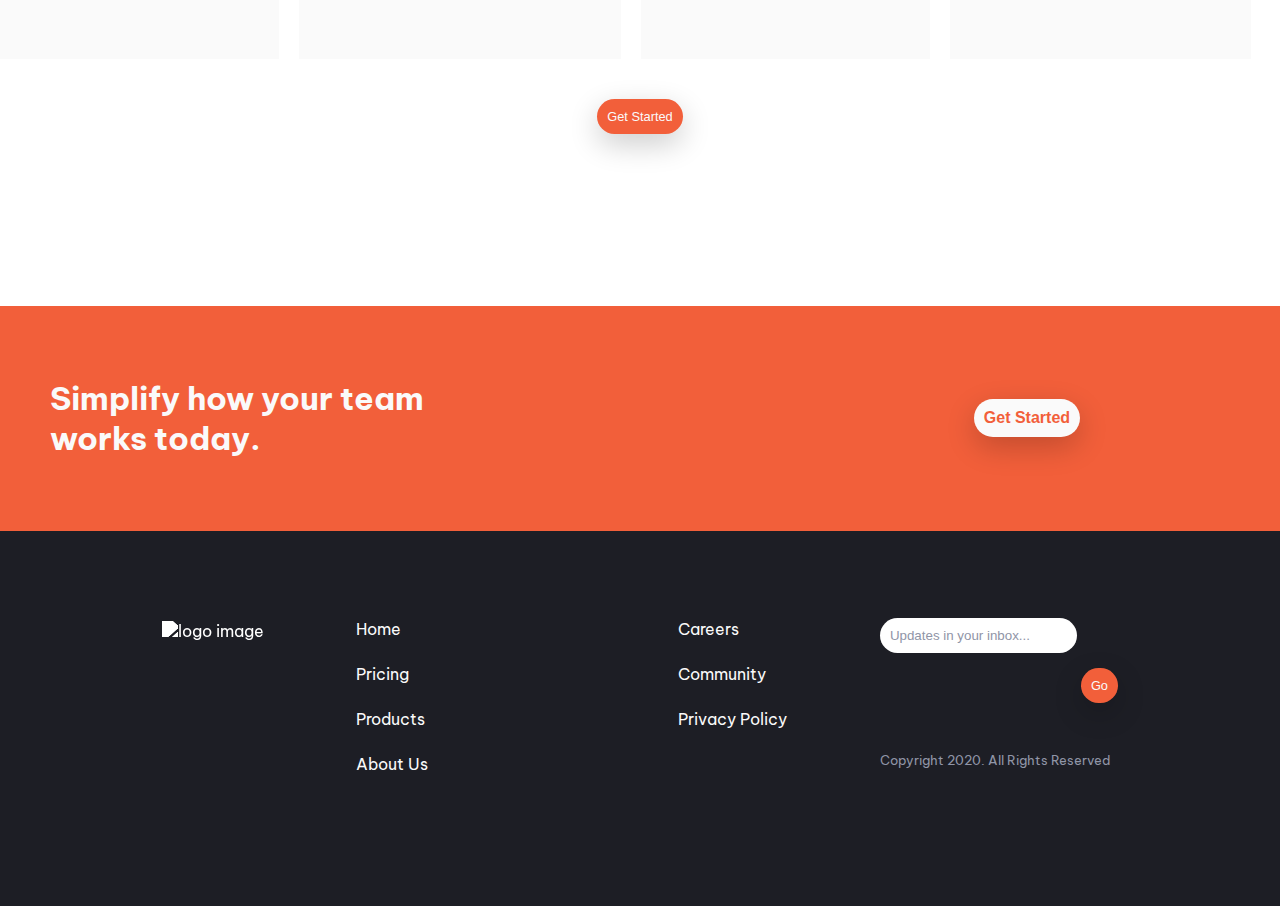
==== commit 4bf0eecd: "Update index.html" ====
--- a/index.html
+++ b/index.html
@@ -252,7 +252,7 @@
           <form class="form">
             <label for="form-input"></label>
             <input type="text" placeholder="Updates in your inbox..." id="form-input">
-            <button type="submit" class="footer_btn">Go</button>
+            <button type="submit" class="footer_btn btn">Go</button>
           </form>
         </div>
         <div class="footer__copyright">
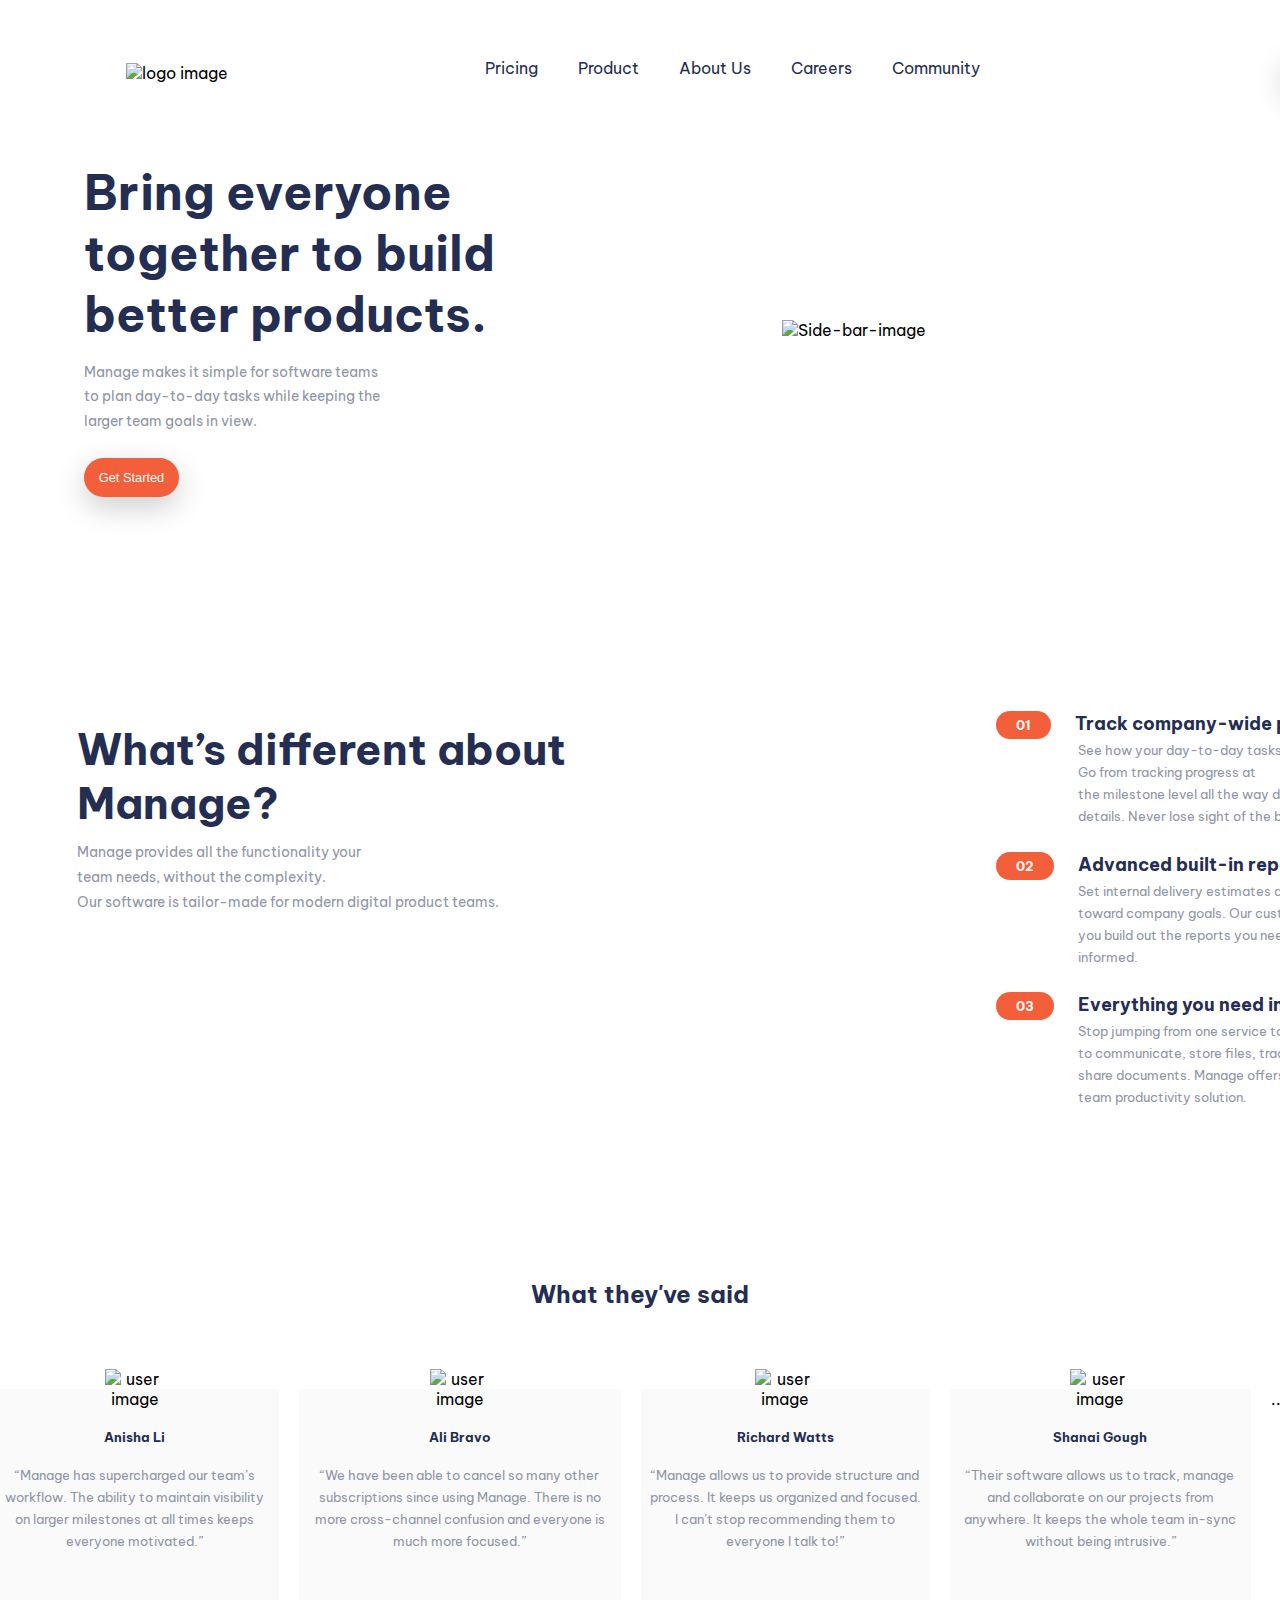
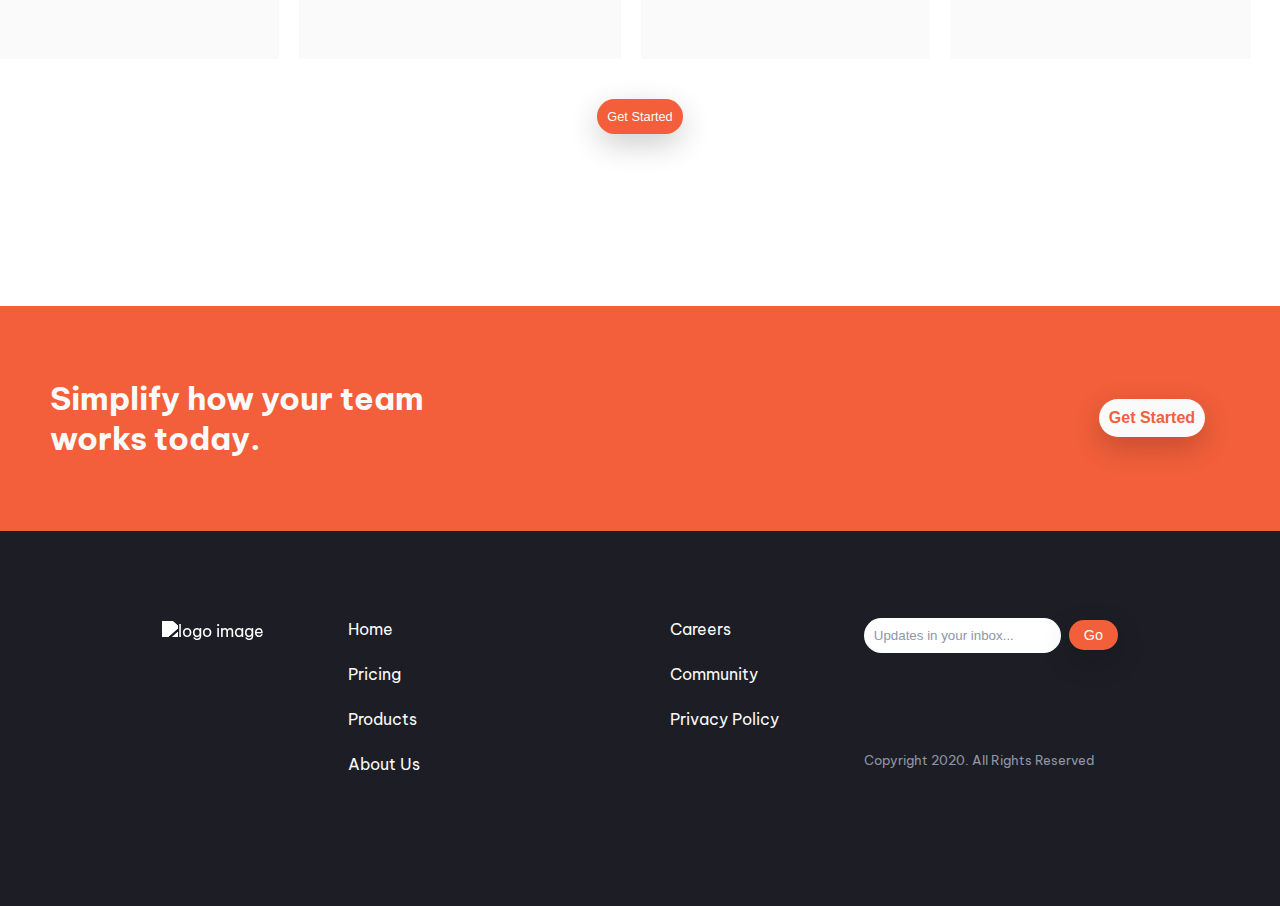
==== commit 133487e4: "Update index.html" ====
--- a/index.html
+++ b/index.html
@@ -46,7 +46,7 @@
            <!-- Side-bar no2 -->
            <section class="Side-bar">
               <div class="Side-bar-info">
-                <h2>Bring everyone <br>together to build better products.</h2>
+                <h2>Bring everyone <br>together to build<br> better products.</h2>
                 <p>
                   Manage makes it simple for software teams <br>to plan day-to-day 
                   tasks while keeping the <br> larger team goals in view.</p>
@@ -252,7 +252,7 @@
           <form class="form">
             <label for="form-input"></label>
             <input type="text" placeholder="Updates in your inbox..." id="form-input">
-            <button type="submit" class="footer_btn btn">Go</button>
+            <button type="submit" class="footer__btn btn">Go</button>
           </form>
         </div>
         <div class="footer__copyright">
--- a/style.css
+++ b/style.css
@@ -124,7 +124,7 @@
     font-size: .8rem;
     box-shadow: var(--BOX-SHADOW);
     position: relative;
-    left: 222px;
+    left: 190px;
     padding: 12px 15px;
     margin-top: 10px;
 }
@@ -182,9 +182,9 @@
 /* Side-bar */
 main{
     background: url(images/bg-tablet-pattern.svg) top right / 700px 750px no-repeat, 
-    url(images/bg-tablet-pattern\ 2.svg) top left / 620px 700px  no-repeat ;
+    url(images/bg-tablet-pattern.svg) bottom left / 620px 700px  no-repeat ;
     padding : 18vh 6vw;
-    background-position: 119% -20%, -40% 85% ;  
+    background-position: 119% -20%, -45% 85% ;  
 
 }
 main .Side-bar{
@@ -197,6 +197,7 @@
 main .Side-bar-info {
     padding: 0px 7px;
     color: var(--DARK-BLUE);
+    min-width: 100%;
 }
 main .Side-bar-info h2{
     font-size: 8em;
@@ -535,8 +536,8 @@
     background-repeat: no-repeat;
     background-color: var(--BRIGHT-RED);
     background-blend-mode:color-burn;
-    /* width: 100rem;  
-    position: relative;
+/*     width: 100%;   */
+    /*position: relative;
     right: 120px ; */
     
 }
@@ -552,6 +553,8 @@
     font-size: 1rem;
     font-weight: 600;
     padding: 10px;
+    position: relative;
+    left: 125px
 }
  /* media queries */
  @media screen and (max-width: 500px) {
@@ -573,8 +576,10 @@
 }
 @media screen and (max-width: 375px) {
     .Pre-Footer h2{
-        font-size: 1.6em;
+        font-size: 1.5em;
         text-align: center;
+        position: relative;
+        left: 0px;
 }
 }
 
@@ -640,7 +645,7 @@
 footer .footer-four .footer__form input::placeholder{
     color: var(--DARK-GREYISH-BLUE);
 }
-footer .footer-four .footer_form .footer_btn{
+footer .footer-four .footer__form .footer__btn{
     padding: 7px 15px;    
     border-radius: 20px;
     font-size: .9rem;
@@ -712,7 +717,7 @@
         margin-right: 40px;
     }
 
-    .footer .footer-four .footer_form .footer_btn {
+    .footer .footer-four .footer_form .footer__btn {
         padding: 10px 15px;
         font-size: .9rem;
         position: absolute;
@@ -736,9 +741,9 @@
                
         }
 
-        .footer .footer-four .footer_form .footer_btn{
-            bottom: 387px;
-            right: 35px;
+        .footer .footer-four .footer_form .footer__btn{
+            bottom: 85px;
+            right: -230px;
         }
 
         .footer-wrap{
@@ -755,7 +760,7 @@
         
         .footer .footer-one .footer__icons  {
             /* padding:  5% 5%; */
-            min-width: 170%; 
+            min-width: 200%; 
             
         }
 
